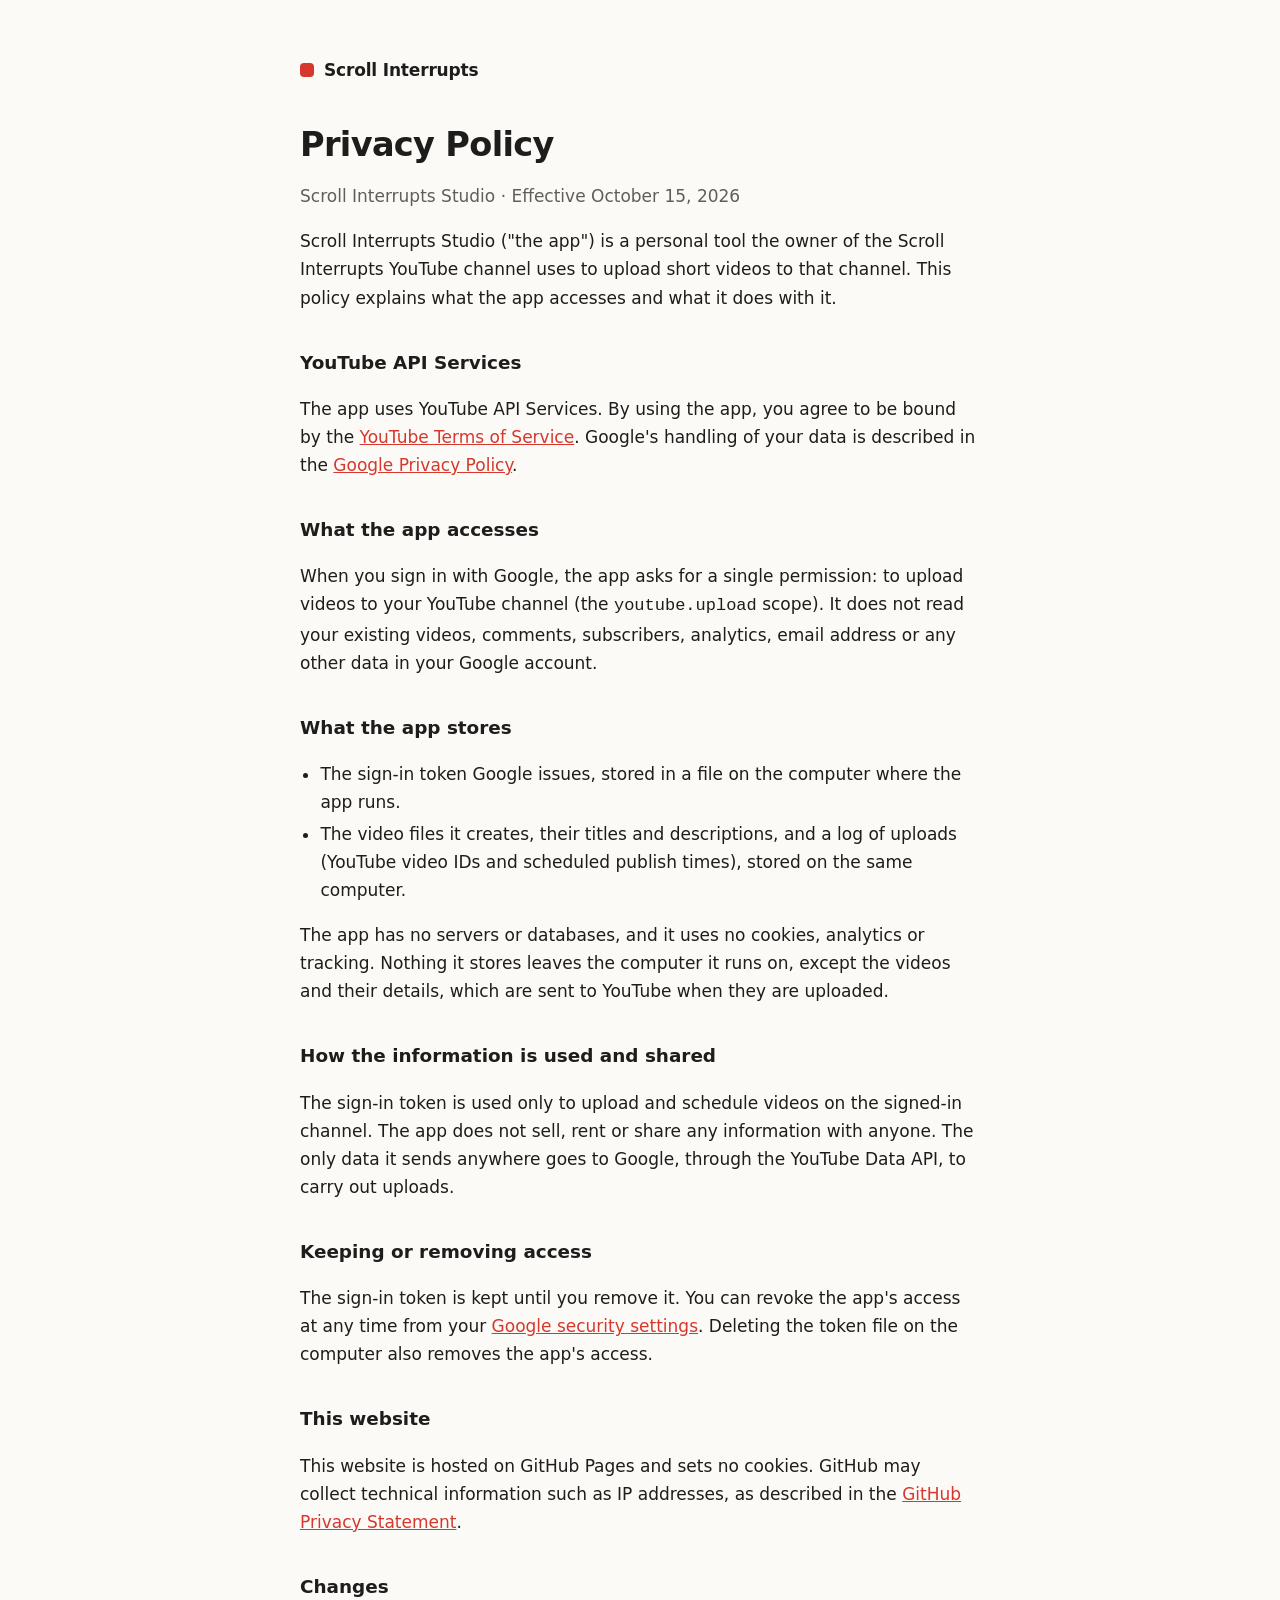
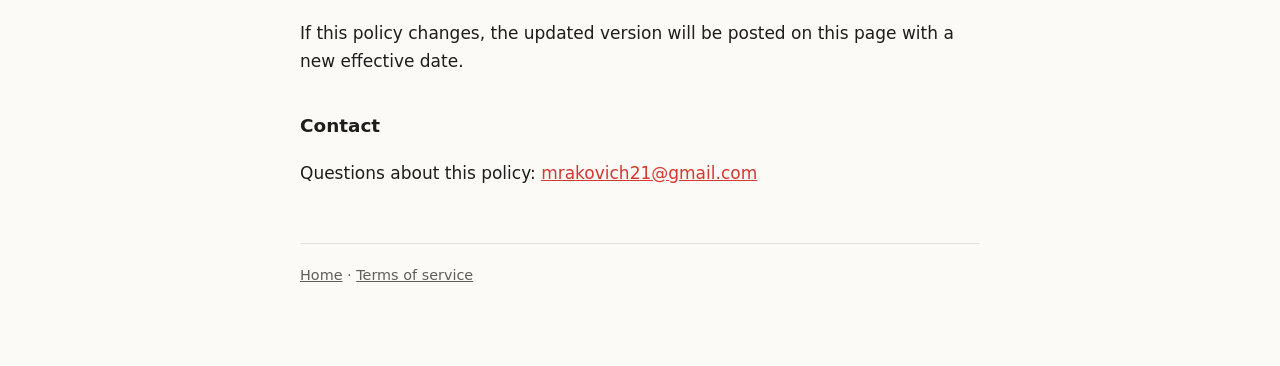
==== privacy.html @ fcebbdf9 "Add Scroll Interrupts Studio home page, privacy policy and terms Co-Authored-By: Claude Opus 5.5 <no" ====
<!doctype html>
<html lang="en">
<head>
  <meta charset="utf-8">
  <meta name="viewport" content="width=device-width, initial-scale=1">
  <title>Privacy Policy · Scroll Interrupts Studio</title>
  <link rel="stylesheet" href="style.css">
</head>
<body>
<main>
  <header><a class="brand" href="./">Scroll Interrupts</a></header>

  <h1>Privacy Policy</h1>
  <p class="muted">Scroll Interrupts Studio · Effective October 15, 2026</p>

  <p>Scroll Interrupts Studio ("the app") is a personal tool the owner of the Scroll Interrupts YouTube
  channel uses to upload short videos to that channel. This policy explains what the app accesses and
  what it does with it.</p>

  <h2>YouTube API Services</h2>
  <p>The app uses YouTube API Services. By using the app, you agree to be bound by the
  <a href="https://www.youtube.com/t/terms">YouTube Terms of Service</a>. Google's handling of your
  data is described in the <a href="https://policies.google.com/privacy">Google Privacy Policy</a>.</p>

  <h2>What the app accesses</h2>
  <p>When you sign in with Google, the app asks for a single permission: to upload videos to your YouTube
  channel (the <code>youtube.upload</code> scope). It does not read your existing videos, comments,
  subscribers, analytics, email address or any other data in your Google account.</p>

  <h2>What the app stores</h2>
  <ul>
    <li>The sign-in token Google issues, stored in a file on the computer where the app runs.</li>
    <li>The video files it creates, their titles and descriptions, and a log of uploads (YouTube video IDs
    and scheduled publish times), stored on the same computer.</li>
  </ul>
  <p>The app has no servers or databases, and it uses no cookies, analytics or tracking. Nothing it stores
  leaves the computer it runs on, except the videos and their details, which are sent to YouTube when they
  are uploaded.</p>

  <h2>How the information is used and shared</h2>
  <p>The sign-in token is used only to upload and schedule videos on the signed-in channel. The app does
  not sell, rent or share any information with anyone. The only data it sends anywhere goes to Google,
  through the YouTube Data API, to carry out uploads.</p>

  <h2>Keeping or removing access</h2>
  <p>The sign-in token is kept until you remove it. You can revoke the app's access at any time from your
  <a href="https://security.google.com/settings/security/permissions">Google security settings</a>. Deleting
  the token file on the computer also removes the app's access.</p>

  <h2>This website</h2>
  <p>This website is hosted on GitHub Pages and sets no cookies. GitHub may collect technical information
  such as IP addresses, as described in the
  <a href="https://docs.github.com/en/site-policy/privacy-policies/github-general-privacy-statement">GitHub
  Privacy Statement</a>.</p>

  <h2>Changes</h2>
  <p>If this policy changes, the updated version will be posted on this page with a new effective date.</p>

  <h2>Contact</h2>
  <p>Questions about this policy: <a href="mailto:mrakovich21@gmail.com">mrakovich21@gmail.com</a></p>

  <footer>
    <a href="./">Home</a> · <a href="terms.html">Terms of service</a>
  </footer>
</main>
</body>
</html>
---- style.css ----
:root {
  --bg: #fbfaf7;
  --text: #1d1d1b;
  --muted: #5f5e5a;
  --line: #e4e1da;
  --accent: #d6382d;
  --card: #ffffff;
}

@media (prefers-color-scheme: dark) {
  :root {
    --bg: #141413;
    --text: #ecebe6;
    --muted: #a3a29c;
    --line: #2c2b29;
    --accent: #f0675c;
    --card: #1c1c1a;
  }
}

* { box-sizing: border-box; }

body {
  margin: 0;
  background: var(--bg);
  color: var(--text);
  font: 17px/1.65 system-ui, -apple-system, "Segoe UI", Roboto, sans-serif;
}

main {
  max-width: 720px;
  margin: 0 auto;
  padding: 56px 20px 80px;
}

header { margin-bottom: 40px; }

.brand {
  display: inline-flex;
  align-items: center;
  gap: 10px;
  font-weight: 700;
  letter-spacing: -0.01em;
  color: var(--text);
  text-decoration: none;
}

.brand::before {
  content: "";
  width: 14px;
  height: 14px;
  border-radius: 4px;
  background: var(--accent);
}

h1 {
  font-size: 2.1rem;
  line-height: 1.2;
  letter-spacing: -0.02em;
  margin: 0 0 12px;
}

h2 {
  font-size: 1.15rem;
  margin: 36px 0 8px;
}

p, li { color: var(--text); }
.muted { color: var(--muted); }

a { color: var(--accent); }

ul { padding-left: 1.2em; }
li { margin: 4px 0; }

.card {
  background: var(--card);
  border: 1px solid var(--line);
  border-radius: 12px;
  padding: 20px 22px;
  margin: 28px 0;
}

.card p { margin: 0; }

nav.links {
  display: flex;
  flex-wrap: wrap;
  gap: 8px 20px;
  margin-top: 28px;
}

footer {
  margin-top: 56px;
  padding-top: 20px;
  border-top: 1px solid var(--line);
  font-size: 0.9rem;
  color: var(--muted);
}

footer a { color: var(--muted); }
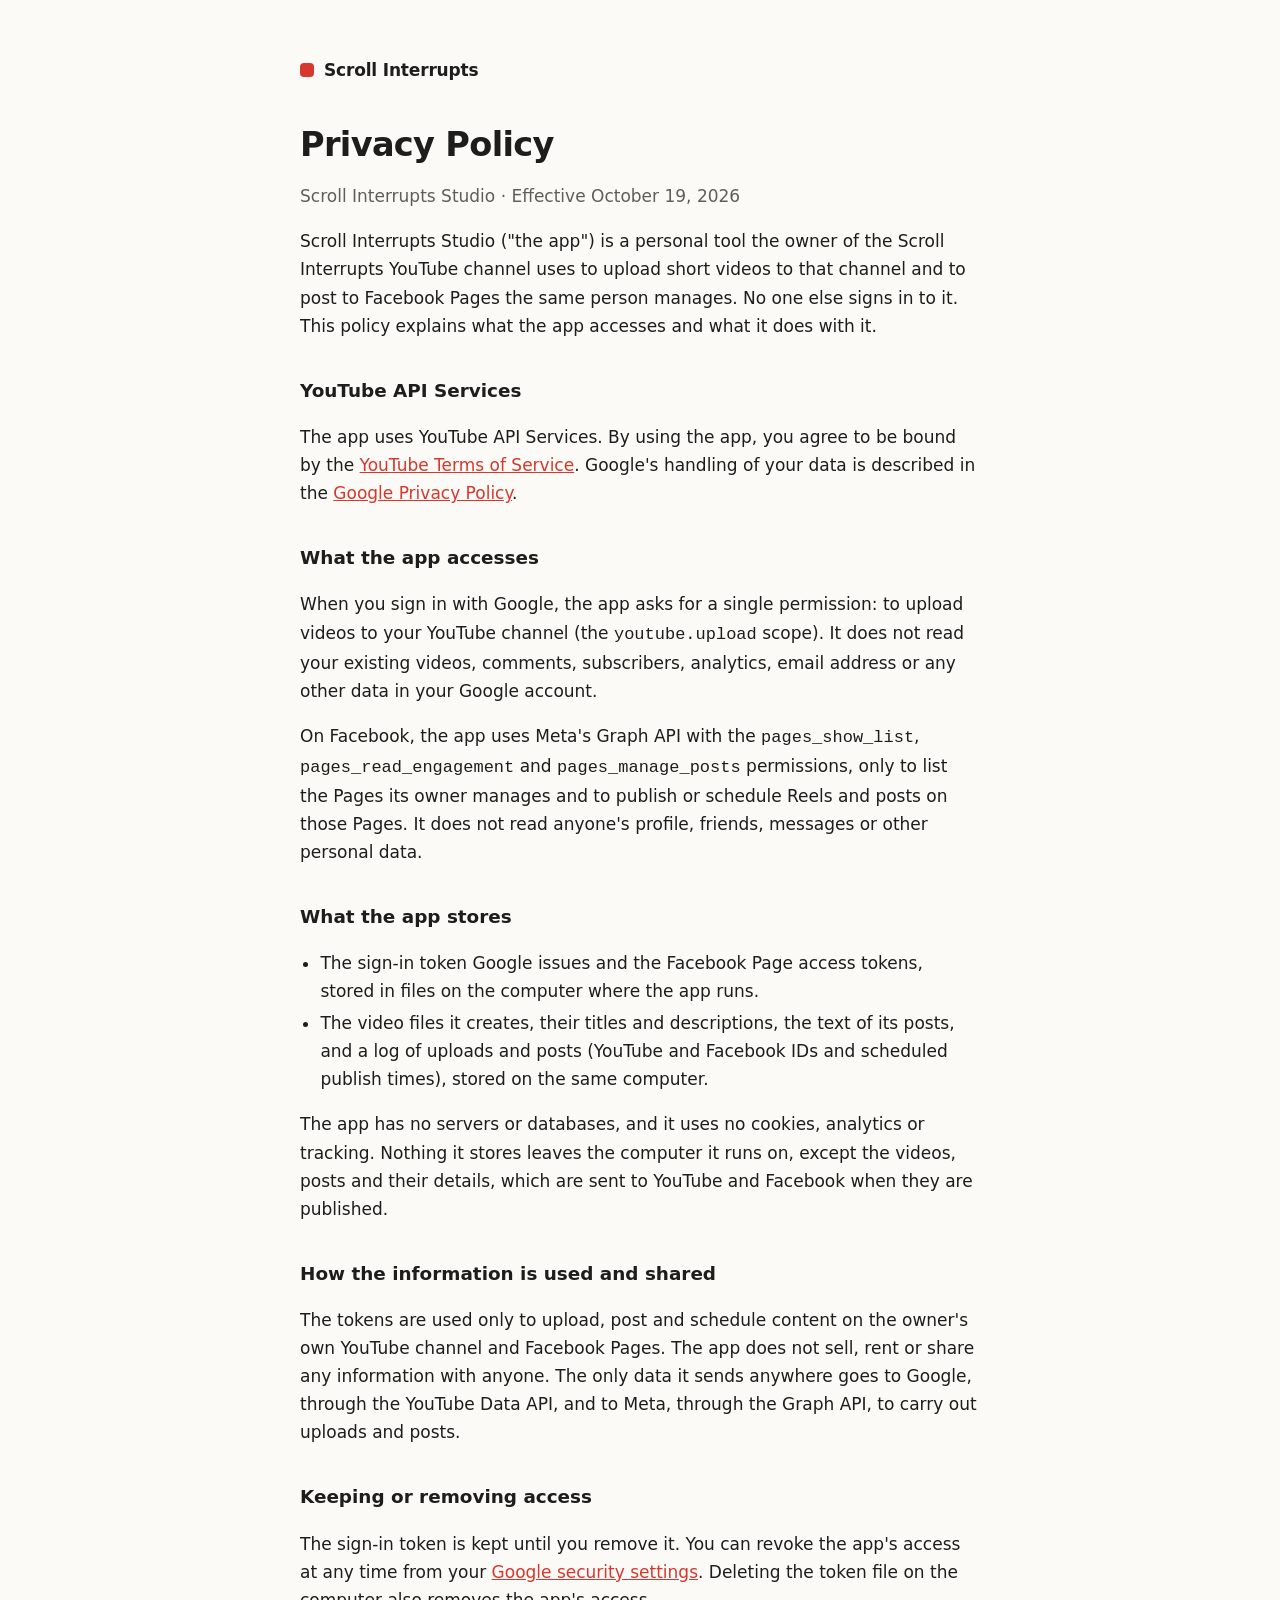
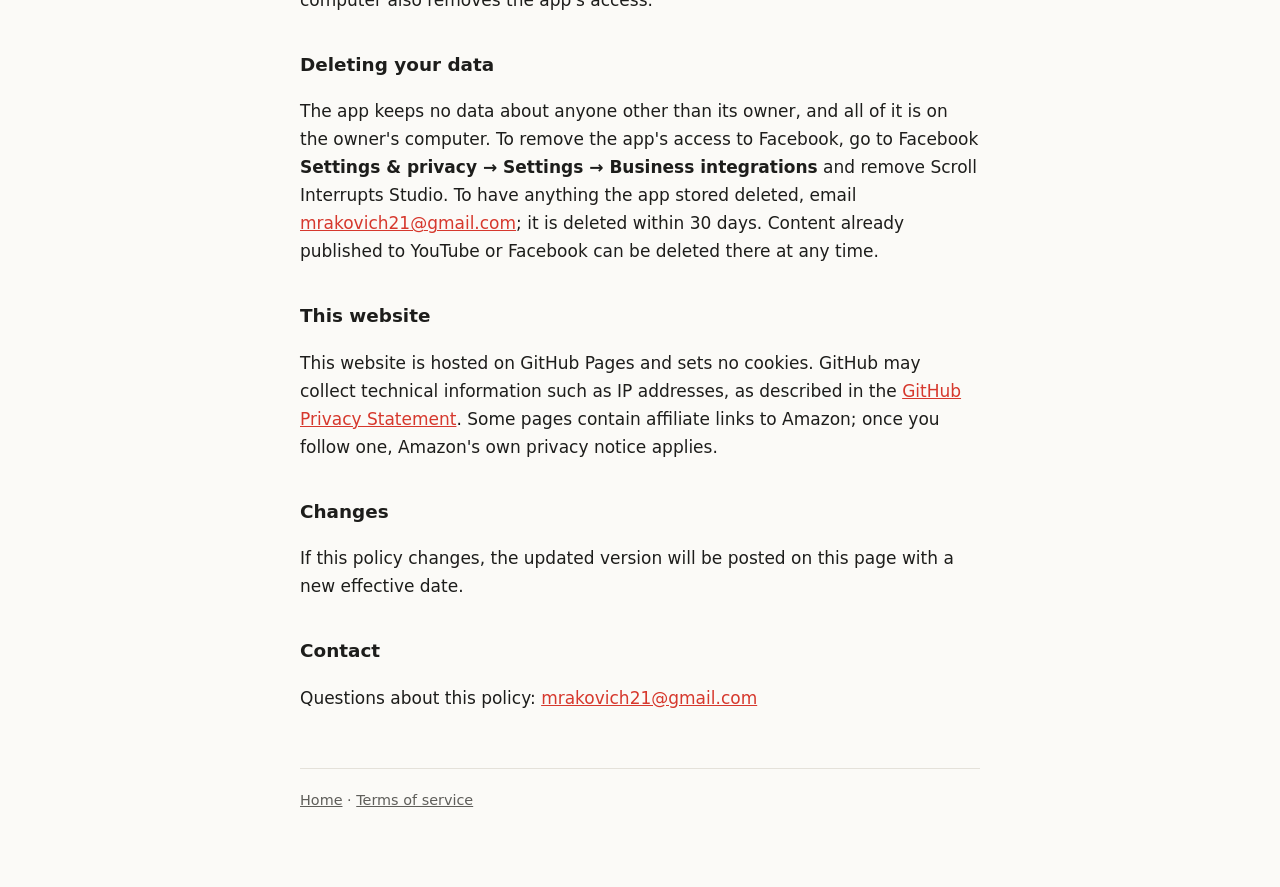
==== commit c7ff8fe4: "Privacy policy: cover Facebook Pages and data deletion; refresh finds pages Adds what the app does t" ====
--- a/privacy.html
+++ b/privacy.html
@@ -11,11 +11,11 @@
   <header><a class="brand" href="./">Scroll Interrupts</a></header>
 
   <h1>Privacy Policy</h1>
-  <p class="muted">Scroll Interrupts Studio · Effective October 15, 2026</p>
+  <p class="muted">Scroll Interrupts Studio · Effective October 19, 2026</p>
 
   <p>Scroll Interrupts Studio ("the app") is a personal tool the owner of the Scroll Interrupts YouTube
-  channel uses to upload short videos to that channel. This policy explains what the app accesses and
-  what it does with it.</p>
+  channel uses to upload short videos to that channel and to post to Facebook Pages the same person
+  manages. No one else signs in to it. This policy explains what the app accesses and what it does with it.</p>
 
   <h2>YouTube API Services</h2>
   <p>The app uses YouTube API Services. By using the app, you agree to be bound by the
@@ -26,32 +26,46 @@
   <p>When you sign in with Google, the app asks for a single permission: to upload videos to your YouTube
   channel (the <code>youtube.upload</code> scope). It does not read your existing videos, comments,
   subscribers, analytics, email address or any other data in your Google account.</p>
+  <p>On Facebook, the app uses Meta's Graph API with the <code>pages_show_list</code>,
+  <code>pages_read_engagement</code> and <code>pages_manage_posts</code> permissions, only to list the
+  Pages its owner manages and to publish or schedule Reels and posts on those Pages. It does not read
+  anyone's profile, friends, messages or other personal data.</p>
 
   <h2>What the app stores</h2>
   <ul>
-    <li>The sign-in token Google issues, stored in a file on the computer where the app runs.</li>
-    <li>The video files it creates, their titles and descriptions, and a log of uploads (YouTube video IDs
-    and scheduled publish times), stored on the same computer.</li>
+    <li>The sign-in token Google issues and the Facebook Page access tokens, stored in files on the computer
+    where the app runs.</li>
+    <li>The video files it creates, their titles and descriptions, the text of its posts, and a log of
+    uploads and posts (YouTube and Facebook IDs and scheduled publish times), stored on the same computer.</li>
   </ul>
   <p>The app has no servers or databases, and it uses no cookies, analytics or tracking. Nothing it stores
-  leaves the computer it runs on, except the videos and their details, which are sent to YouTube when they
-  are uploaded.</p>
+  leaves the computer it runs on, except the videos, posts and their details, which are sent to YouTube and
+  Facebook when they are published.</p>
 
   <h2>How the information is used and shared</h2>
-  <p>The sign-in token is used only to upload and schedule videos on the signed-in channel. The app does
-  not sell, rent or share any information with anyone. The only data it sends anywhere goes to Google,
-  through the YouTube Data API, to carry out uploads.</p>
+  <p>The tokens are used only to upload, post and schedule content on the owner's own YouTube channel and
+  Facebook Pages. The app does not sell, rent or share any information with anyone. The only data it sends
+  anywhere goes to Google, through the YouTube Data API, and to Meta, through the Graph API, to carry out
+  uploads and posts.</p>
 
   <h2>Keeping or removing access</h2>
   <p>The sign-in token is kept until you remove it. You can revoke the app's access at any time from your
   <a href="https://security.google.com/settings/security/permissions">Google security settings</a>. Deleting
   the token file on the computer also removes the app's access.</p>
 
+  <h2 id="data-deletion">Deleting your data</h2>
+  <p>The app keeps no data about anyone other than its owner, and all of it is on the owner's computer.
+  To remove the app's access to Facebook, go to Facebook <strong>Settings &amp; privacy → Settings →
+  Business integrations</strong> and remove Scroll Interrupts Studio. To have anything the app stored
+  deleted, email <a href="mailto:mrakovich21@gmail.com">mrakovich21@gmail.com</a>; it is deleted within
+  30 days. Content already published to YouTube or Facebook can be deleted there at any time.</p>
+
   <h2>This website</h2>
   <p>This website is hosted on GitHub Pages and sets no cookies. GitHub may collect technical information
   such as IP addresses, as described in the
   <a href="https://docs.github.com/en/site-policy/privacy-policies/github-general-privacy-statement">GitHub
-  Privacy Statement</a>.</p>
+  Privacy Statement</a>. Some pages contain affiliate links to Amazon; once you follow one, Amazon's own
+  privacy notice applies.</p>
 
   <h2>Changes</h2>
   <p>If this policy changes, the updated version will be posted on this page with a new effective date.</p>
